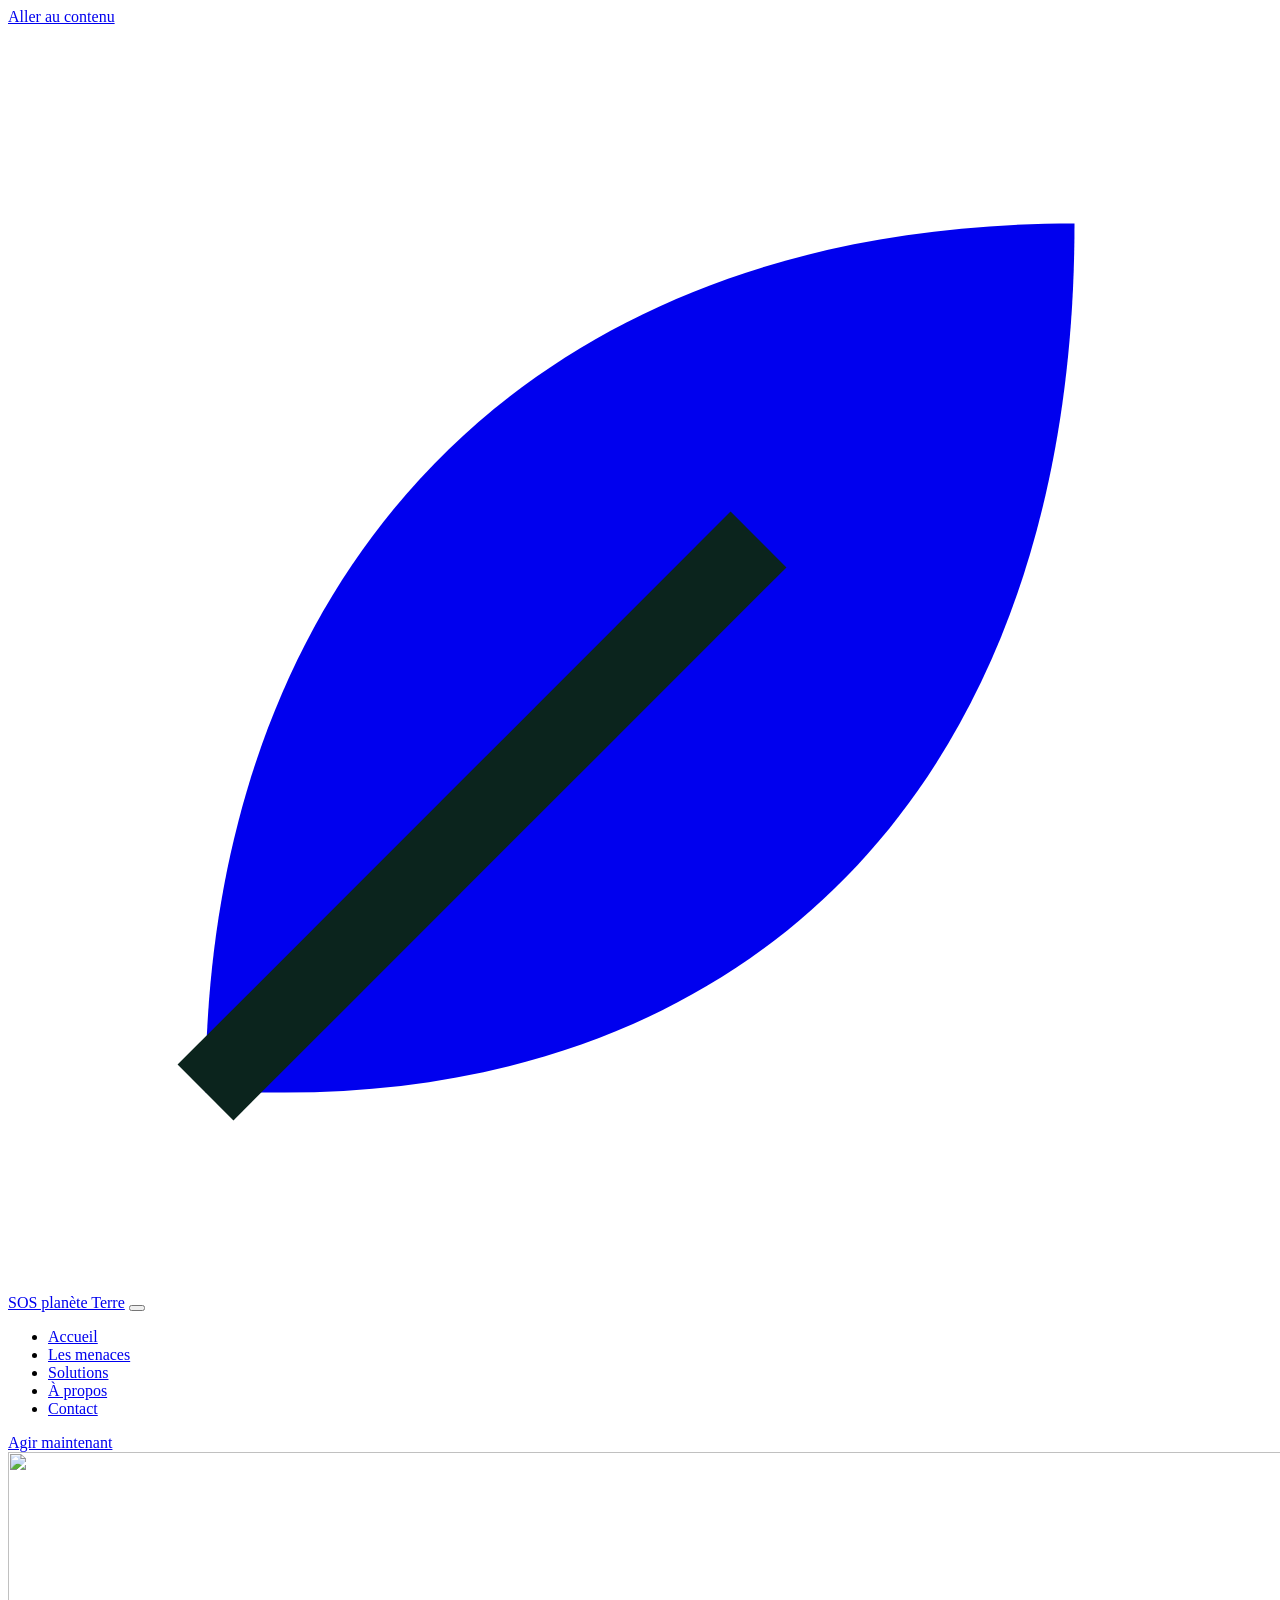
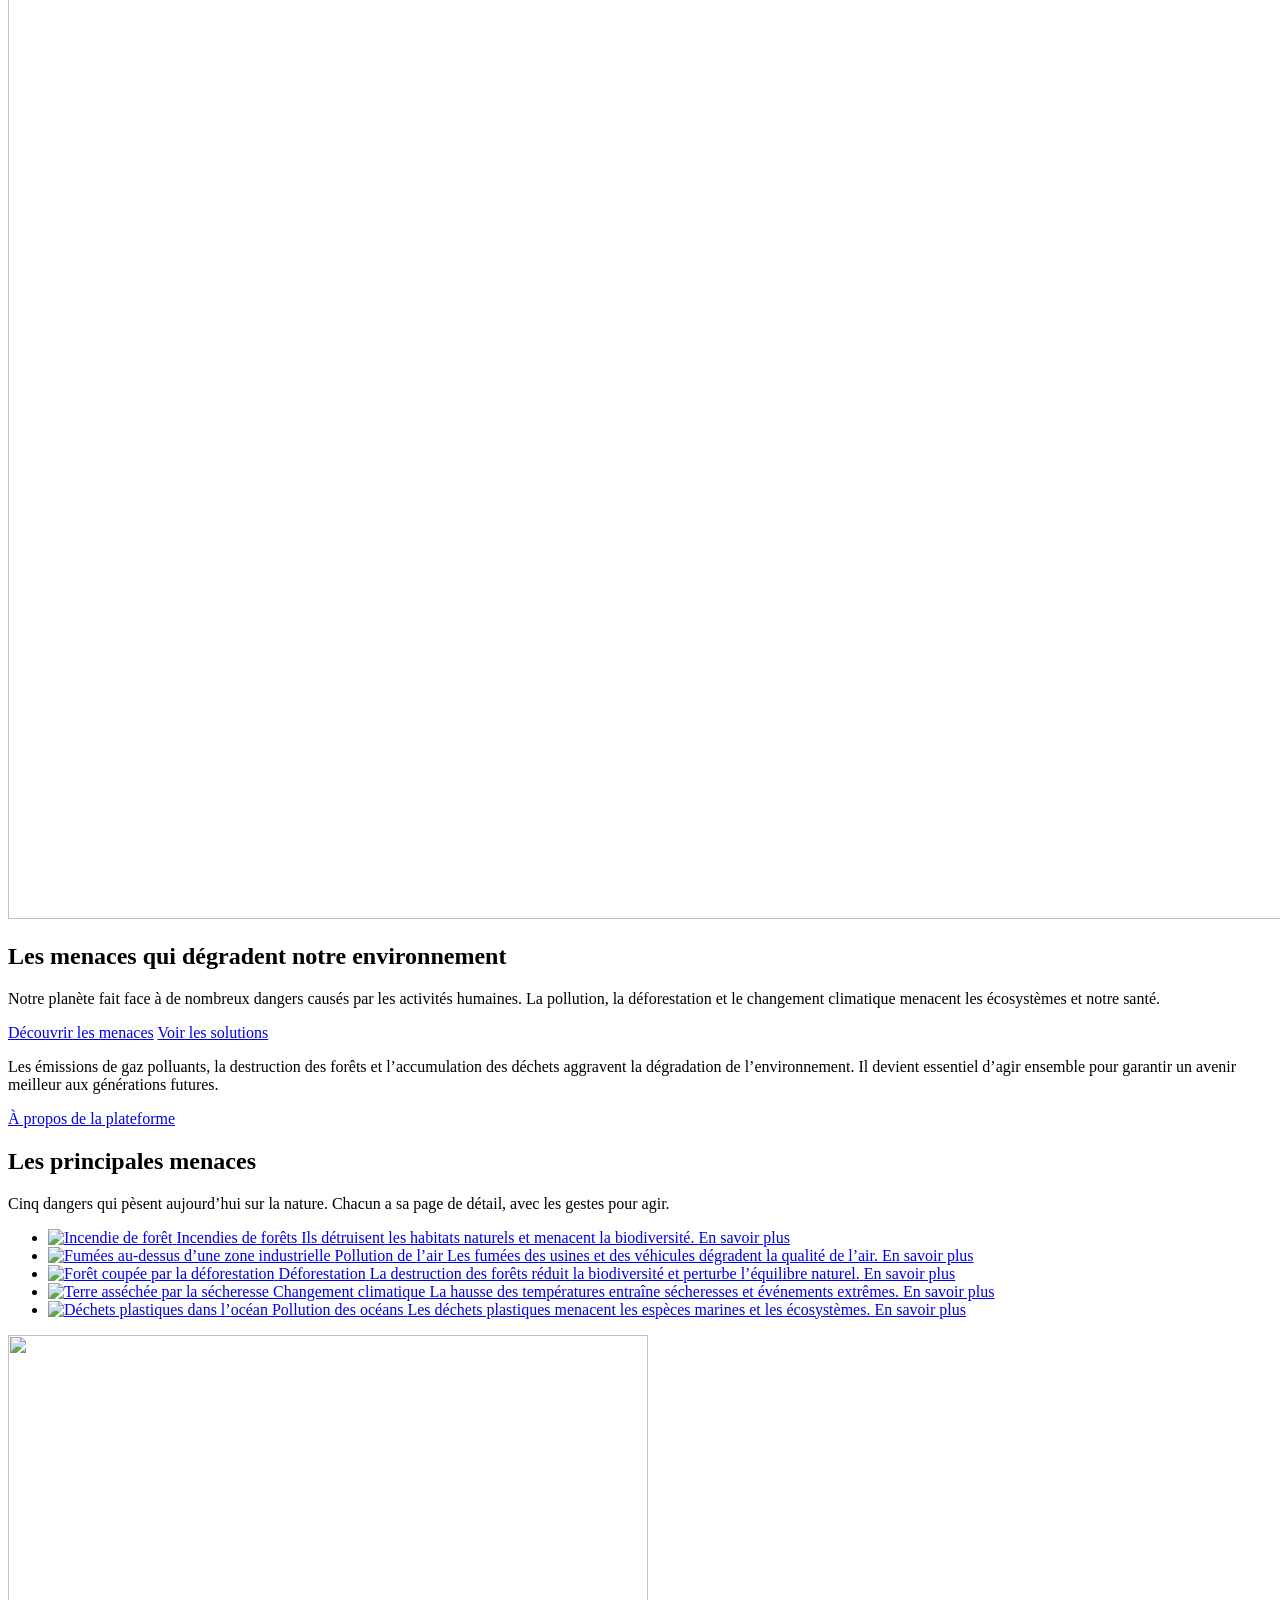
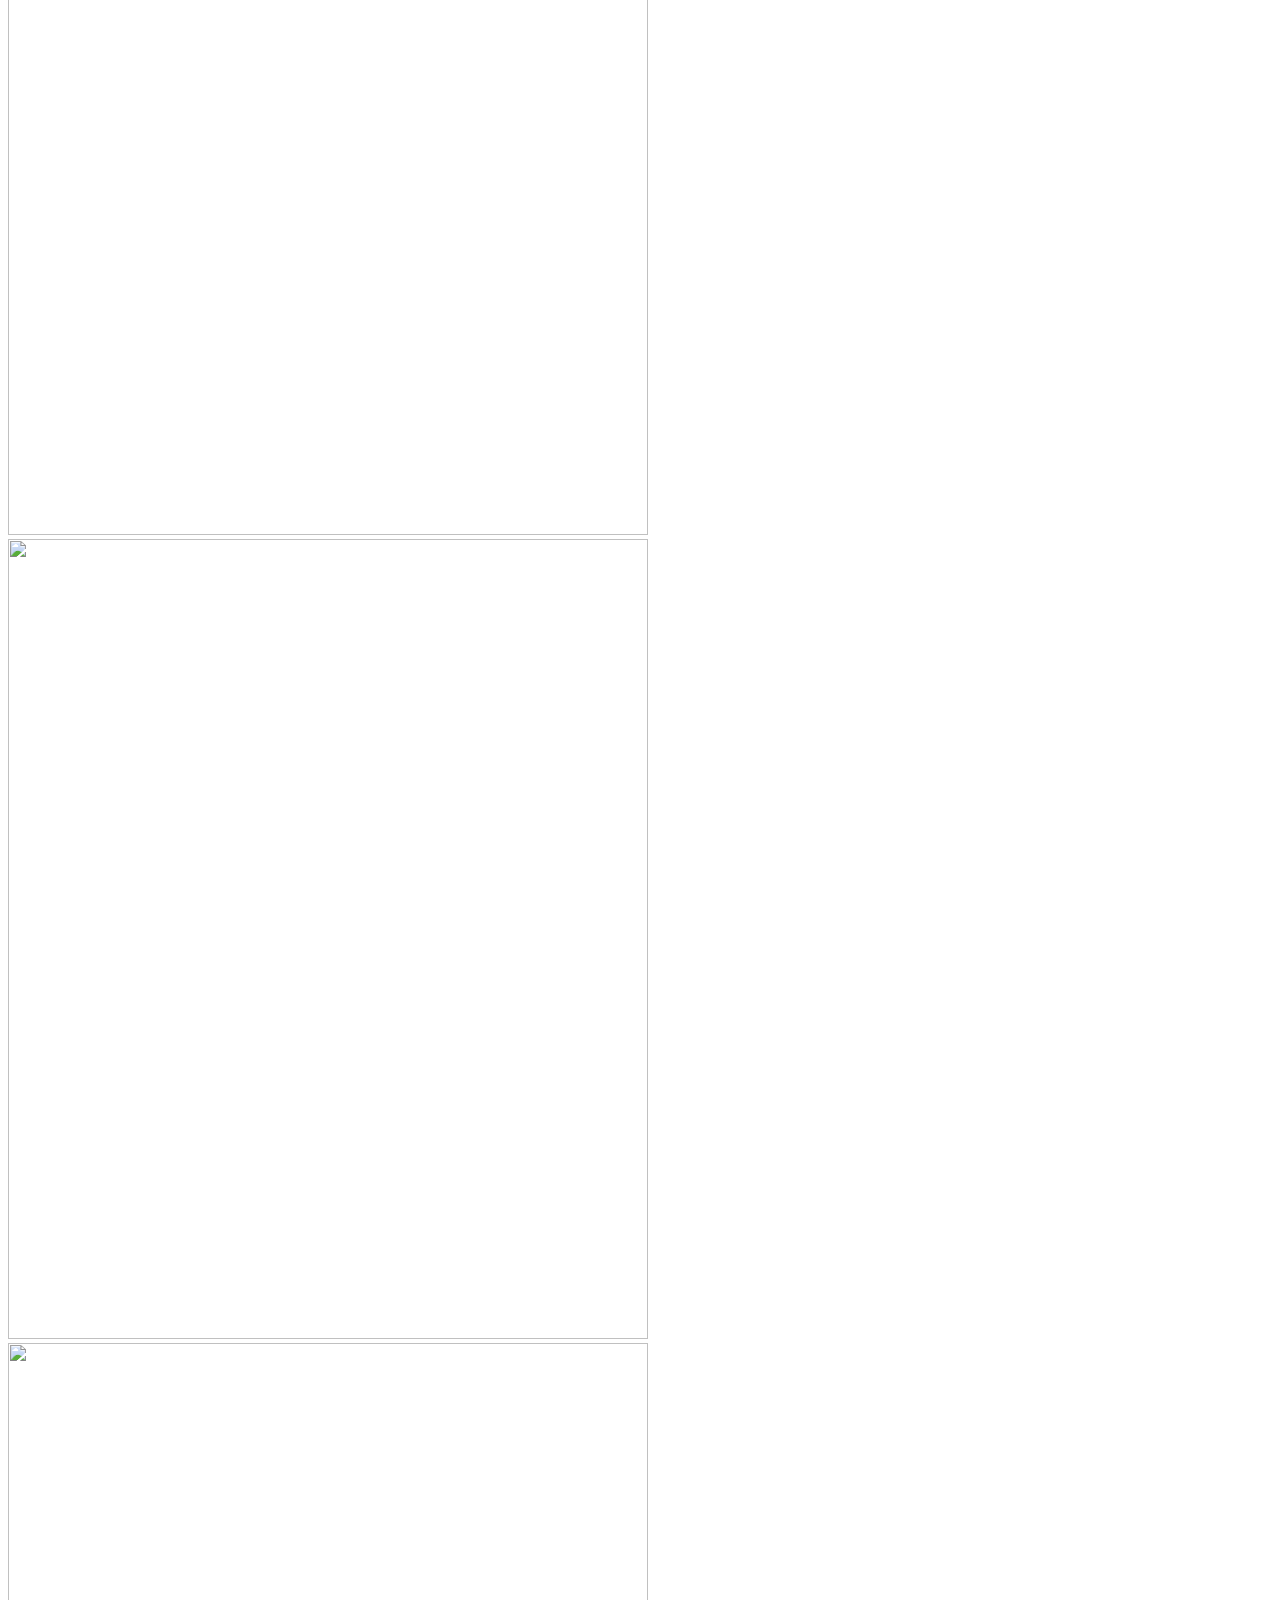
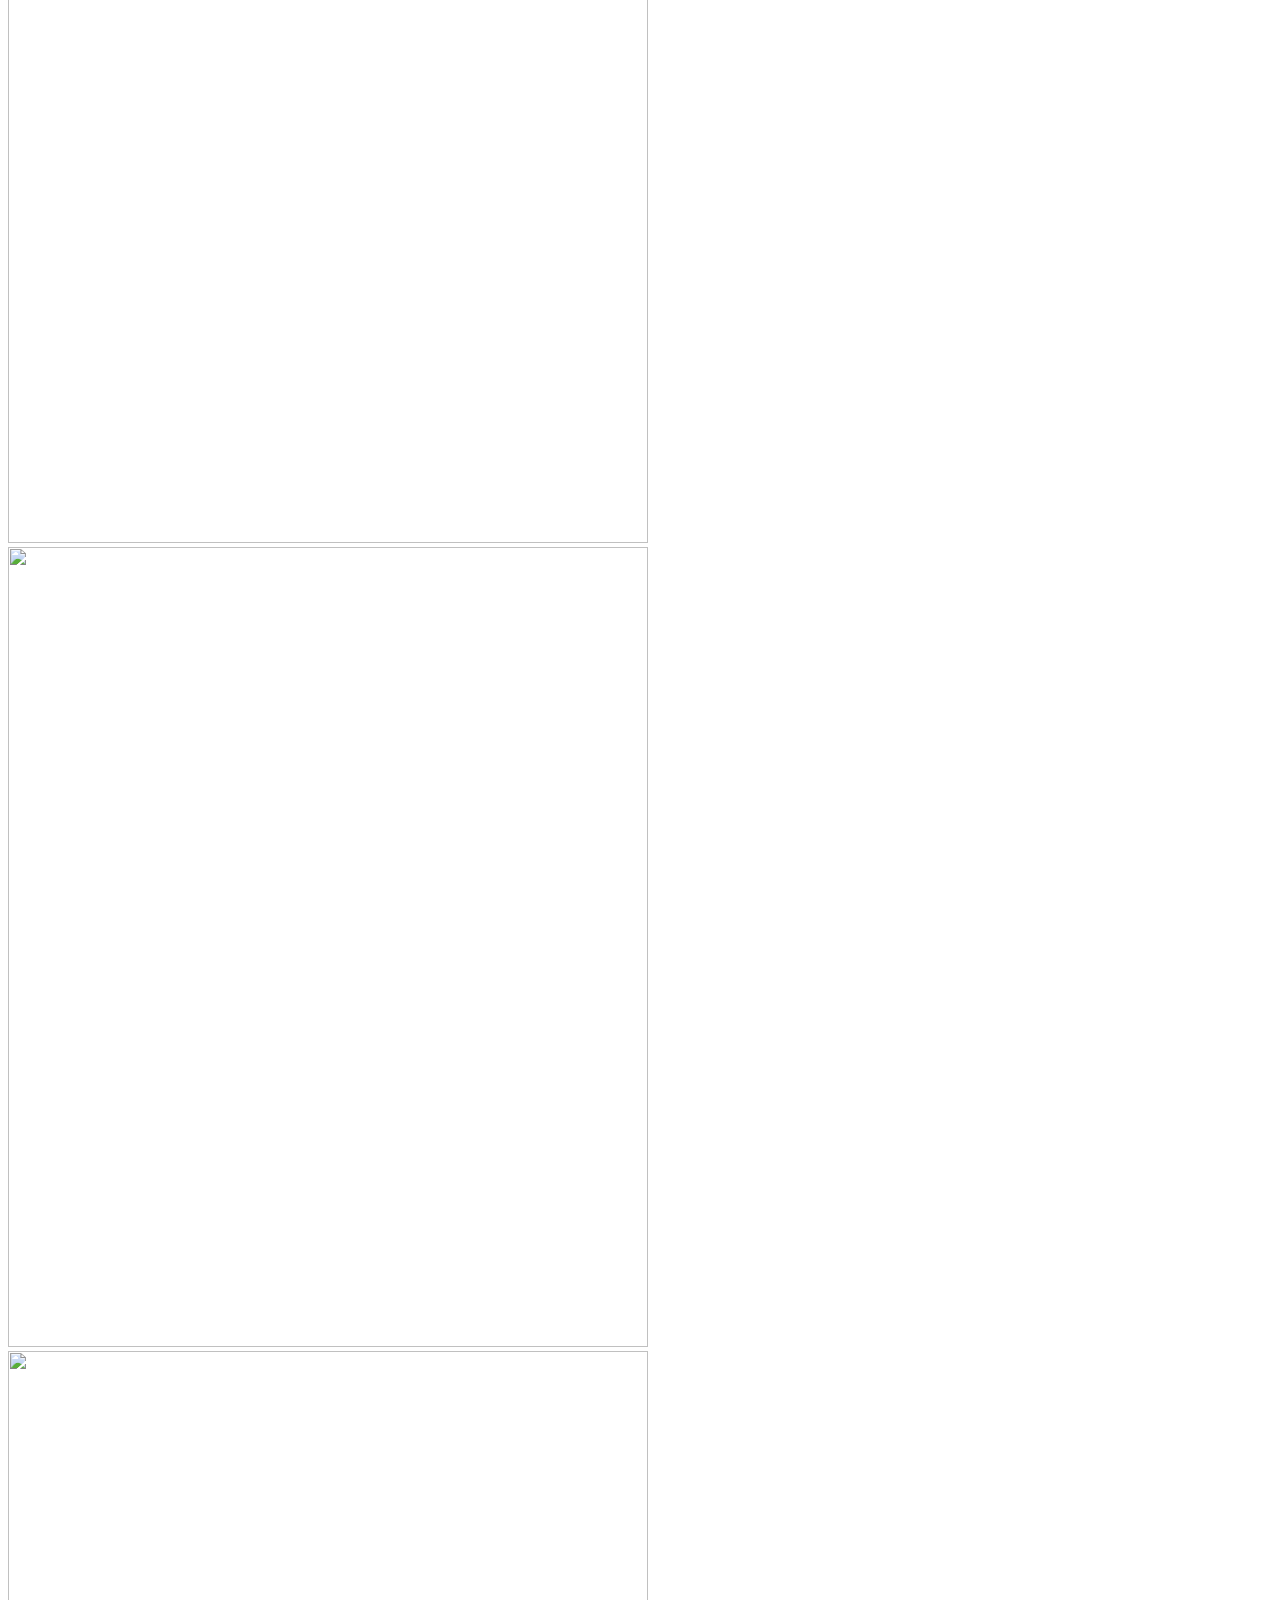
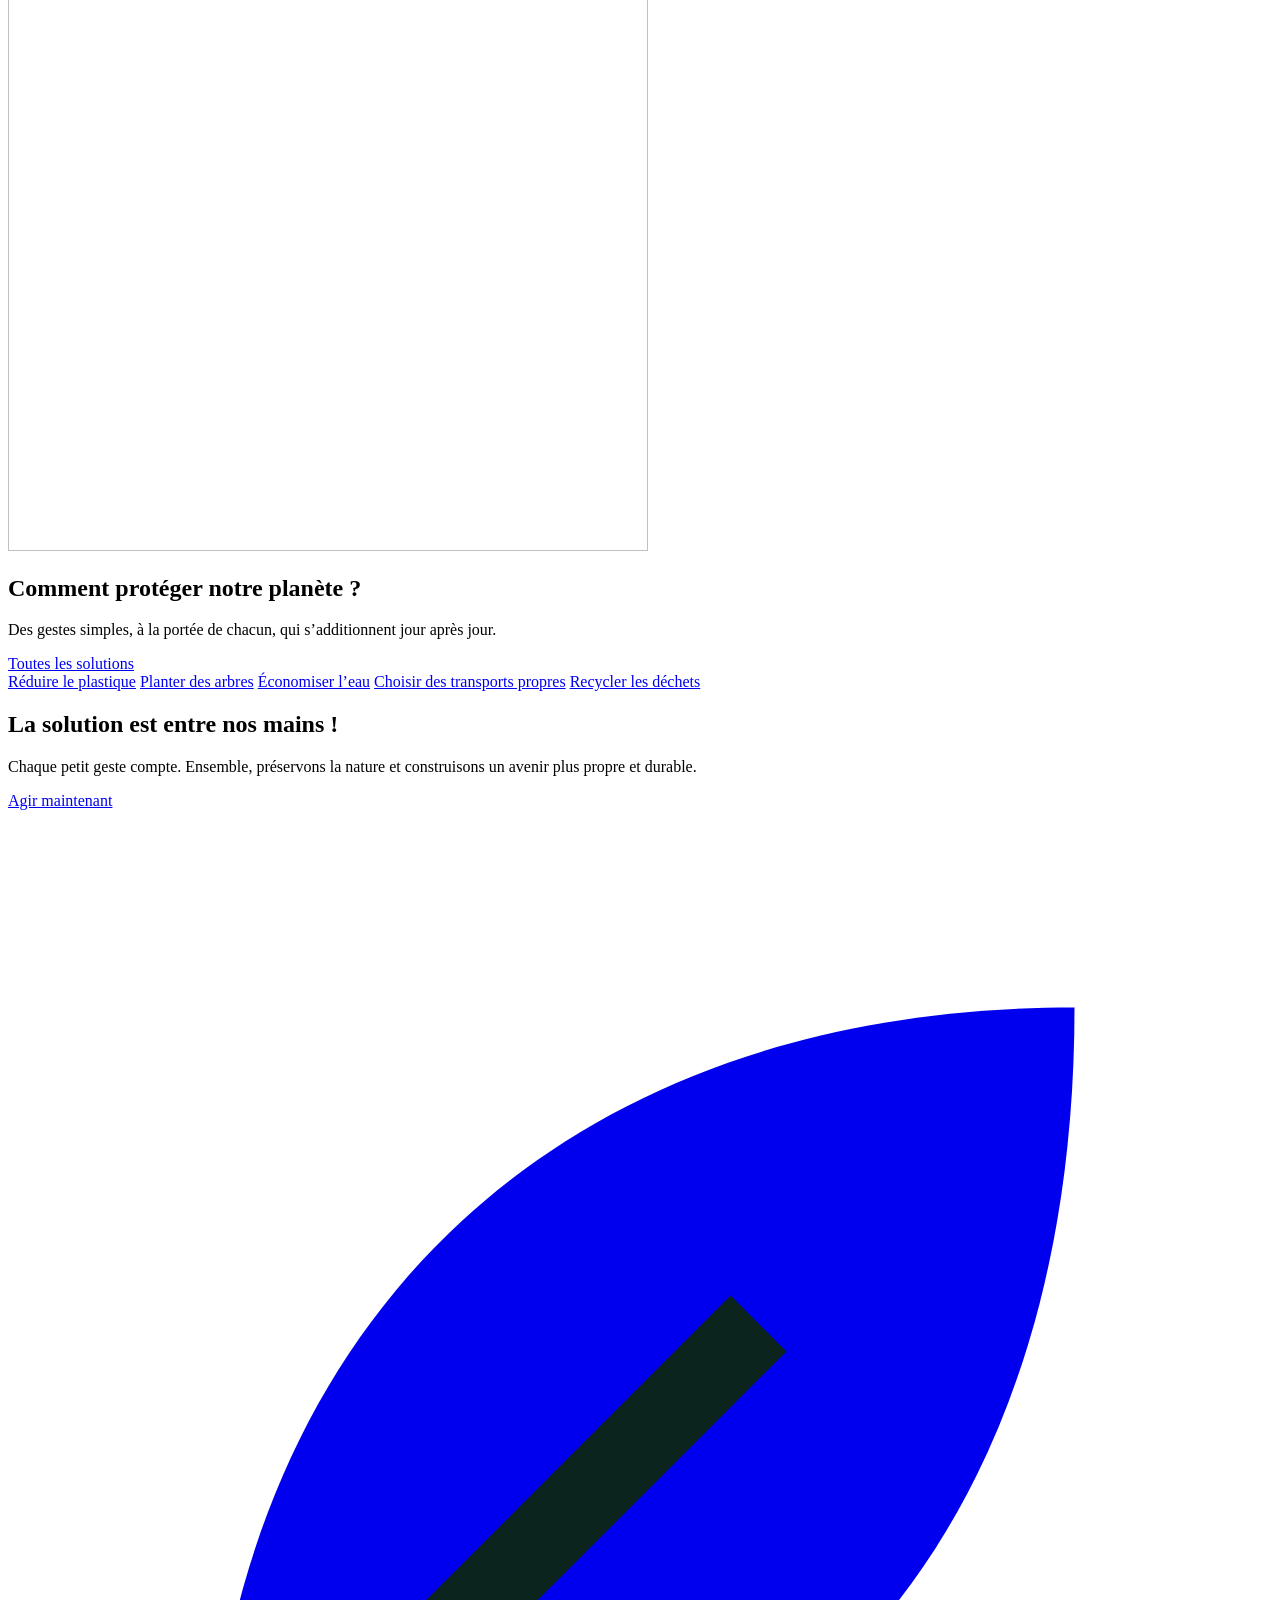
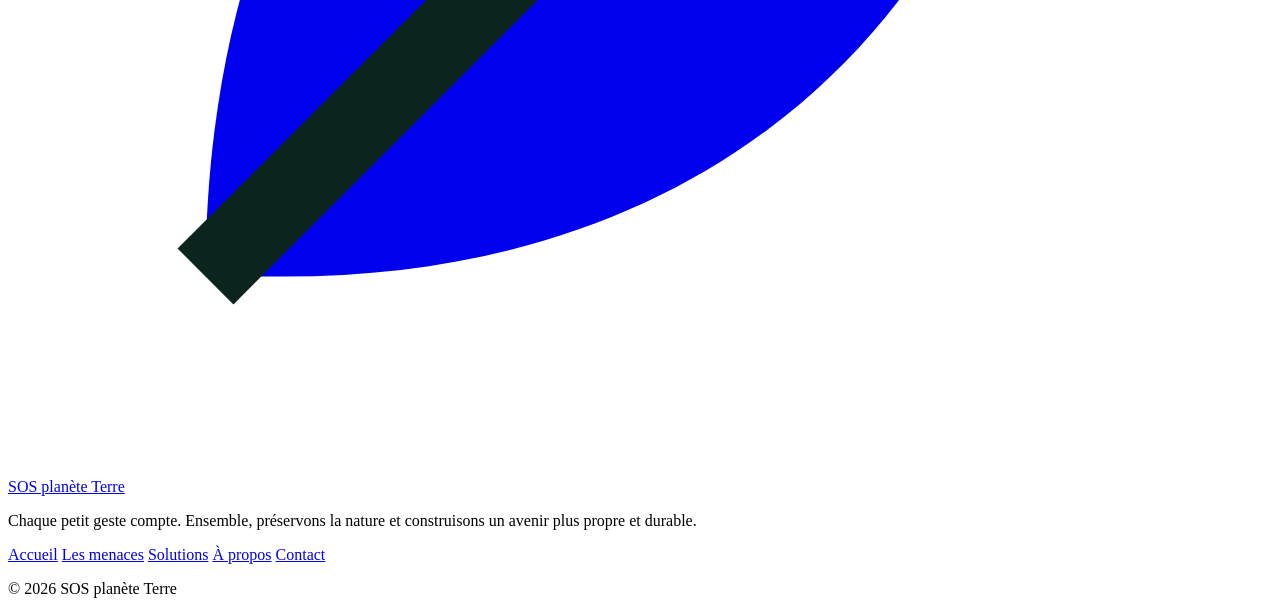
==== index.html @ a780b1ca "Add files via upload" ====
<!DOCTYPE html>
<html lang="fr">
<head>
  <meta charset="UTF-8">
  <meta name="viewport" content="width=device-width, initial-scale=1">
  <title>SOS planète Terre | Les menaces qui dégradent notre environnement</title>
  <meta name="description" content="Pollution, déforestation, changement climatique : comprenez les menaces qui pèsent sur notre planète et découvrez les gestes pour la protéger.">
  <meta name="theme-color" content="#0b241d">
  <meta property="og:type" content="website">
  <meta property="og:title" content="SOS planète Terre | Les menaces qui dégradent notre environnement">
  <meta property="og:description" content="Pollution, déforestation, changement climatique : comprenez les menaces qui pèsent sur notre planète et découvrez les gestes pour la protéger.">
  <meta property="og:locale" content="fr_FR">
  <link rel="icon" href="data:image/svg+xml,%3Csvg xmlns='http://www.w3.org/2000/svg' viewBox='0 0 32 32'%3E%3Cpath d='M5 27C5 14 13 5 27 5c0 14-8 22-20 22Z' fill='%235f7f52'/%3E%3C/svg%3E">
  <link rel="preconnect" href="https://fonts.googleapis.com">
  <link rel="preconnect" href="https://fonts.gstatic.com" crossorigin>
  <link rel="stylesheet" href="https://fonts.googleapis.com/css2?family=Fraunces:opsz,wght@9..144,300..600&amp;family=Hanken+Grotesk:wght@400;500;600&amp;display=swap">
  <link rel="stylesheet" href="css/style.css">
  <script>document.documentElement.classList.add("js");</script>
</head>
<body>
  <a class="skip-link" href="#contenu">Aller au contenu</a>
  <div class="progress" aria-hidden="true"></div>

  <header class="site-header">
    <div class="site-header__bar">
      <a class="brand" href="index.html" aria-label="SOS planète Terre, accueil"><svg viewBox="0 0 32 32" aria-hidden="true" focusable="false"><path d="M5 27C5 14 13 5 27 5c0 14-8 22-20 22Z" fill="currentColor"/><path d="M5 27 19 13" stroke="#0b241d" stroke-width="2" fill="none"/></svg><span>SOS planète Terre</span></a>
      <button class="menu-toggle" type="button" aria-expanded="false" aria-controls="site-nav" aria-label="Ouvrir le menu"><span></span><span></span><span></span></button>
      <nav class="nav" id="site-nav" aria-label="Navigation principale">
        <ul class="nav__list">
          <li><a class="nav__link" href="index.html" aria-current="page">Accueil</a></li>
          <li><a class="nav__link" href="menaces.html">Les menaces</a></li>
          <li><a class="nav__link" href="solutions.html">Solutions</a></li>
          <li><a class="nav__link" href="a-propos.html">À propos</a></li>
          <li><a class="nav__link" href="contact.html">Contact</a></li>
        </ul>
        <a class="btn btn--primary btn--small" href="contact.html">Agir maintenant</a>
      </nav>
    </div>
  </header>

  <main id="contenu">
    <section class="hero">
      <div class="hero__media">
        <img src="https://images.unsplash.com/photo-1470252649378-9c29740c9fa8?auto=format&fit=crop&q=75&w=1600" srcset="https://images.unsplash.com/photo-1470252649378-9c29740c9fa8?auto=format&fit=crop&q=75&w=900 900w, https://images.unsplash.com/photo-1470252649378-9c29740c9fa8?auto=format&fit=crop&q=75&w=1600 1600w, https://images.unsplash.com/photo-1470252649378-9c29740c9fa8?auto=format&fit=crop&q=75&w=2400 2400w" sizes="100vw" alt="" width="1600" height="1067" fetchpriority="high">
      </div>
      <div class="hero__inner">
        <h1 aria-label="Les menaces qui dégradent notre environnement">
        <span class="line"><span style="--i:0">Les menaces qui</span></span>
        <span class="line"><span style="--i:1">dégradent notre</span></span>
        <span class="line"><span style="--i:2">environnement</span></span>
        </h1>
        <p class="hero__lede">Notre planète fait face à de nombreux dangers causés par les activités humaines. La pollution, la déforestation et le changement climatique menacent les écosystèmes et notre santé.</p>
        <div class="hero__actions">
          <a class="btn btn--primary" href="menaces.html">Découvrir les menaces</a>
          <a class="btn btn--ghost" href="solutions.html">Voir les solutions</a>
        </div>
      </div>
    </section>

    <section class="section section--light statement">
      <div class="wrap">
        <p>Les émissions de gaz polluants, la destruction des forêts et l’accumulation des déchets aggravent la dégradation de l’environnement. Il devient essentiel d’agir ensemble pour garantir un avenir meilleur aux générations futures.</p>
        <a class="btn btn--solid" href="a-propos.html">À propos de la plateforme</a>
      </div>
    </section>

    <section class="section section--paper" aria-labelledby="titre-menaces">
      <div class="wrap threats__grid">
        <div>
          <div class="threats__head">
            <h2 id="titre-menaces">Les principales menaces</h2>
            <p>Cinq dangers qui pèsent aujourd’hui sur la nature. Chacun a sa page de détail, avec les gestes pour agir.</p>
          </div>
          <ul class="threat-list">
          <li>
            <a class="threat" href="menaces.html#incendies">
              <img class="threat__thumb" src="image1.jpeg" alt="Incendie de forêt" width="96" height="96" loading="lazy">
              <span class="threat__title">Incendies de forêts</span>
              <span class="threat__text">Ils détruisent les habitats naturels et menacent la biodiversité.</span>
              <span class="threat__more">En savoir plus</span>
            </a>
          </li>
          <li>
            <a class="threat" href="menaces.html#pollution-air">
              <img class="threat__thumb" src="image2.jpeg" alt="Fumées au-dessus d’une zone industrielle" width="96" height="96" loading="lazy">
              <span class="threat__title">Pollution de l’air</span>
              <span class="threat__text">Les fumées des usines et des véhicules dégradent la qualité de l’air.</span>
              <span class="threat__more">En savoir plus</span>
            </a>
          </li>
          <li>
            <a class="threat" href="menaces.html#deforestation">
              <img class="threat__thumb" src="image3.jpeg" alt="Forêt coupée par la déforestation" width="96" height="96" loading="lazy">
              <span class="threat__title">Déforestation</span>
              <span class="threat__text">La destruction des forêts réduit la biodiversité et perturbe l’équilibre naturel.</span>
              <span class="threat__more">En savoir plus</span>
            </a>
          </li>
          <li>
            <a class="threat" href="menaces.html#climat">
              <img class="threat__thumb" src="image4.webp" alt="Terre asséchée par la sécheresse" width="96" height="96" loading="lazy">
              <span class="threat__title">Changement climatique</span>
              <span class="threat__text">La hausse des températures entraîne sécheresses et événements extrêmes.</span>
              <span class="threat__more">En savoir plus</span>
            </a>
          </li>
          <li>
            <a class="threat" href="menaces.html#oceans">
              <img class="threat__thumb" src="image5.jpeg" alt="Déchets plastiques dans l’océan" width="96" height="96" loading="lazy">
              <span class="threat__title">Pollution des océans</span>
              <span class="threat__text">Les déchets plastiques menacent les espèces marines et les écosystèmes.</span>
              <span class="threat__more">En savoir plus</span>
            </a>
          </li>
          </ul>
        </div>
        <div class="threat-preview" aria-hidden="true">
          <img src="image1.jpeg" alt="" width="640" height="800" loading="lazy">
          <img src="image2.jpeg" alt="" width="640" height="800" loading="lazy">
          <img src="image3.jpeg" alt="" width="640" height="800" loading="lazy">
          <img src="image4.webp" alt="" width="640" height="800" loading="lazy">
          <img src="image5.jpeg" alt="" width="640" height="800" loading="lazy">
        </div>
      </div>
    </section>

    <section class="section section--dark" aria-labelledby="titre-proteger">
      <div class="wrap split">
        <div>
          <h2 id="titre-proteger">Comment protéger notre planète ?</h2>
          <p class="lead">Des gestes simples, à la portée de chacun, qui s’additionnent jour après jour.</p>
          <a class="btn btn--ghost" href="solutions.html">Toutes les solutions</a>
        </div>
        <div class="gestures">
          <a href="solutions.html#dechets">Réduire le plastique</a>
          <a href="solutions.html#forets">Planter des arbres</a>
          <a href="solutions.html#gestes">Économiser l’eau</a>
          <a href="solutions.html#air">Choisir des transports propres</a>
          <a href="solutions.html#dechets">Recycler les déchets</a>
        </div>
      </div>
    </section>

    <section class="section section--pine cta">
      <div class="wrap">
        <h2>La solution est entre nos mains !</h2>
        <p>Chaque petit geste compte. Ensemble, préservons la nature et construisons un avenir plus propre et durable.</p>
        <a class="btn btn--primary" href="contact.html">Agir maintenant</a>
      </div>
    </section>
  </main>

  <footer class="site-footer">
    <div class="wrap">
      <div class="site-footer__top">
        <div class="site-footer__brand">
          <a class="brand" href="index.html"><svg viewBox="0 0 32 32" aria-hidden="true" focusable="false"><path d="M5 27C5 14 13 5 27 5c0 14-8 22-20 22Z" fill="currentColor"/><path d="M5 27 19 13" stroke="#0b241d" stroke-width="2" fill="none"/></svg><span>SOS planète Terre</span></a>
          <p>Chaque petit geste compte. Ensemble, préservons la nature et construisons un avenir plus propre et durable.</p>
        </div>
        <nav class="site-footer__nav" aria-label="Pied de page">
        <a href="index.html">Accueil</a>
        <a href="menaces.html">Les menaces</a>
        <a href="solutions.html">Solutions</a>
        <a href="a-propos.html">À propos</a>
        <a href="contact.html">Contact</a>
        </nav>
      </div>
      <p class="site-footer__legal">© 2026 SOS planète Terre</p>
    </div>
  </footer>

  <script src="js/main.js" defer></script>
</body>
</html>
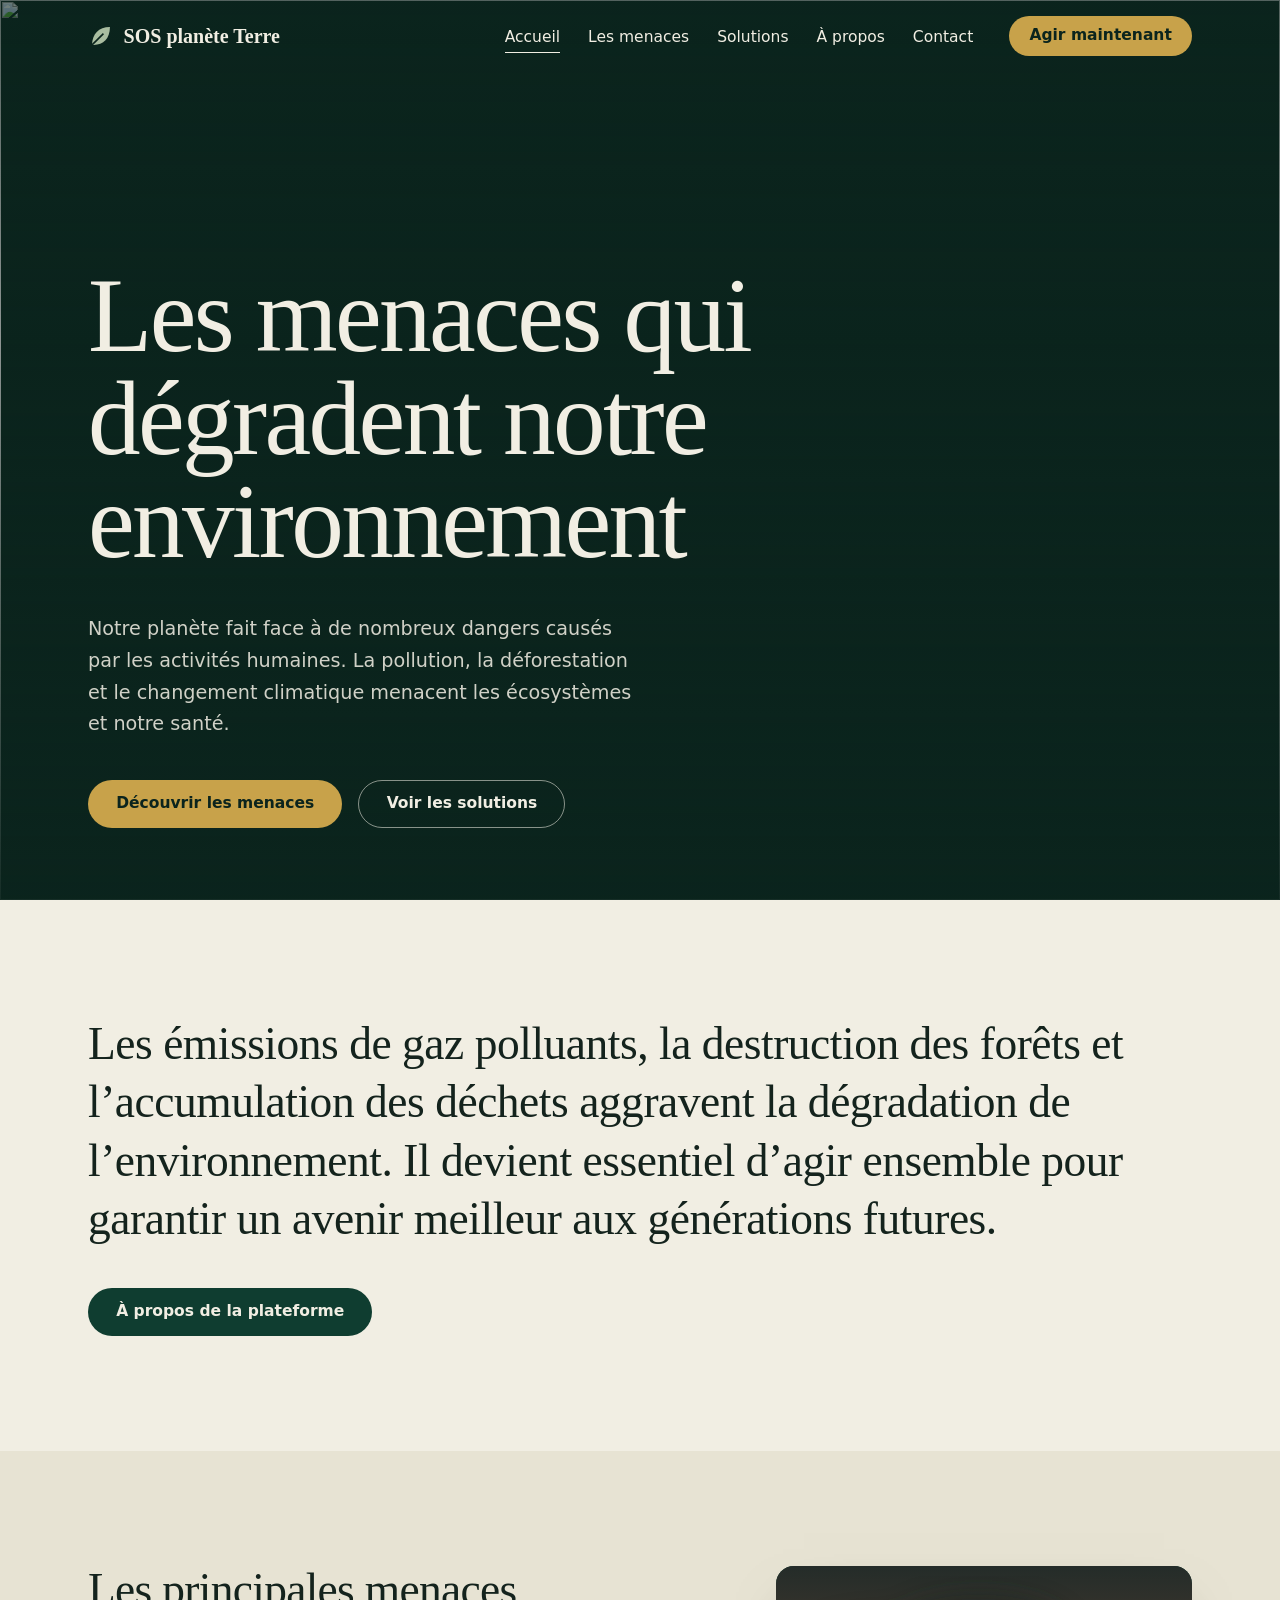
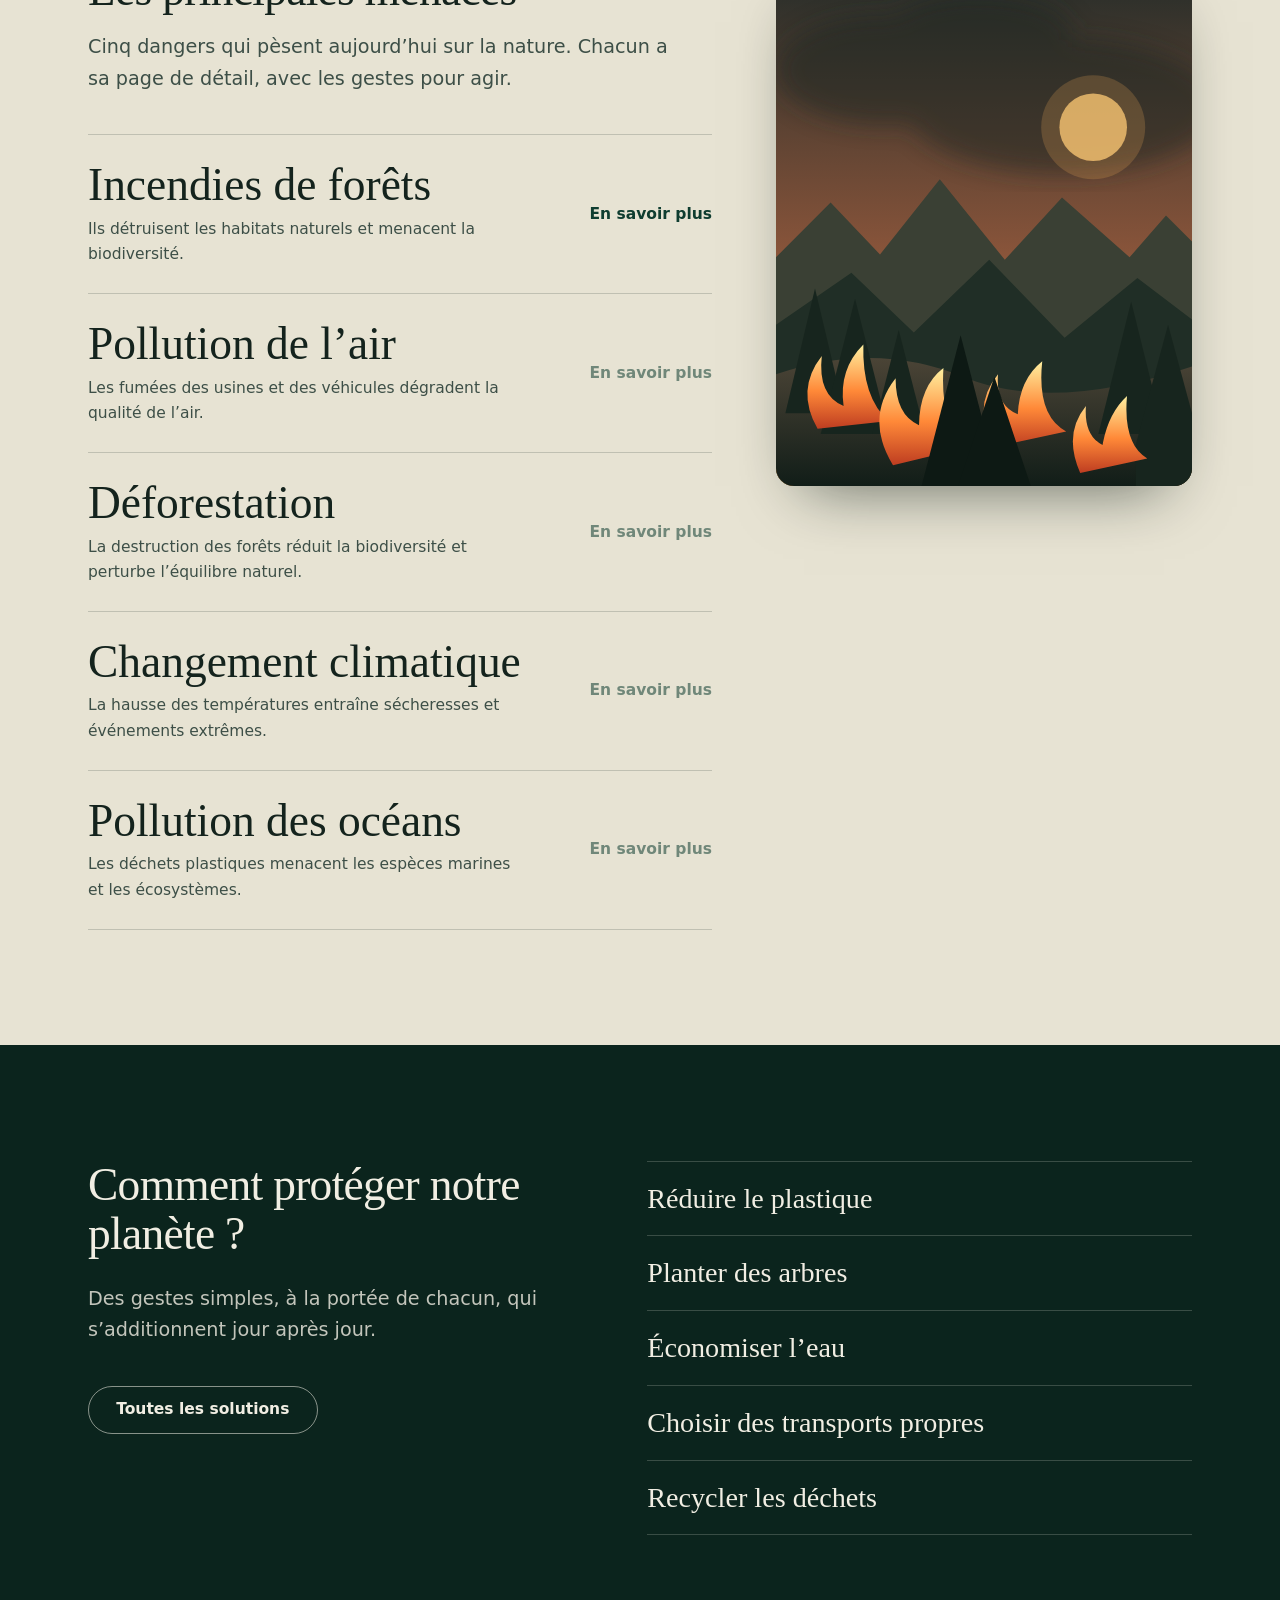
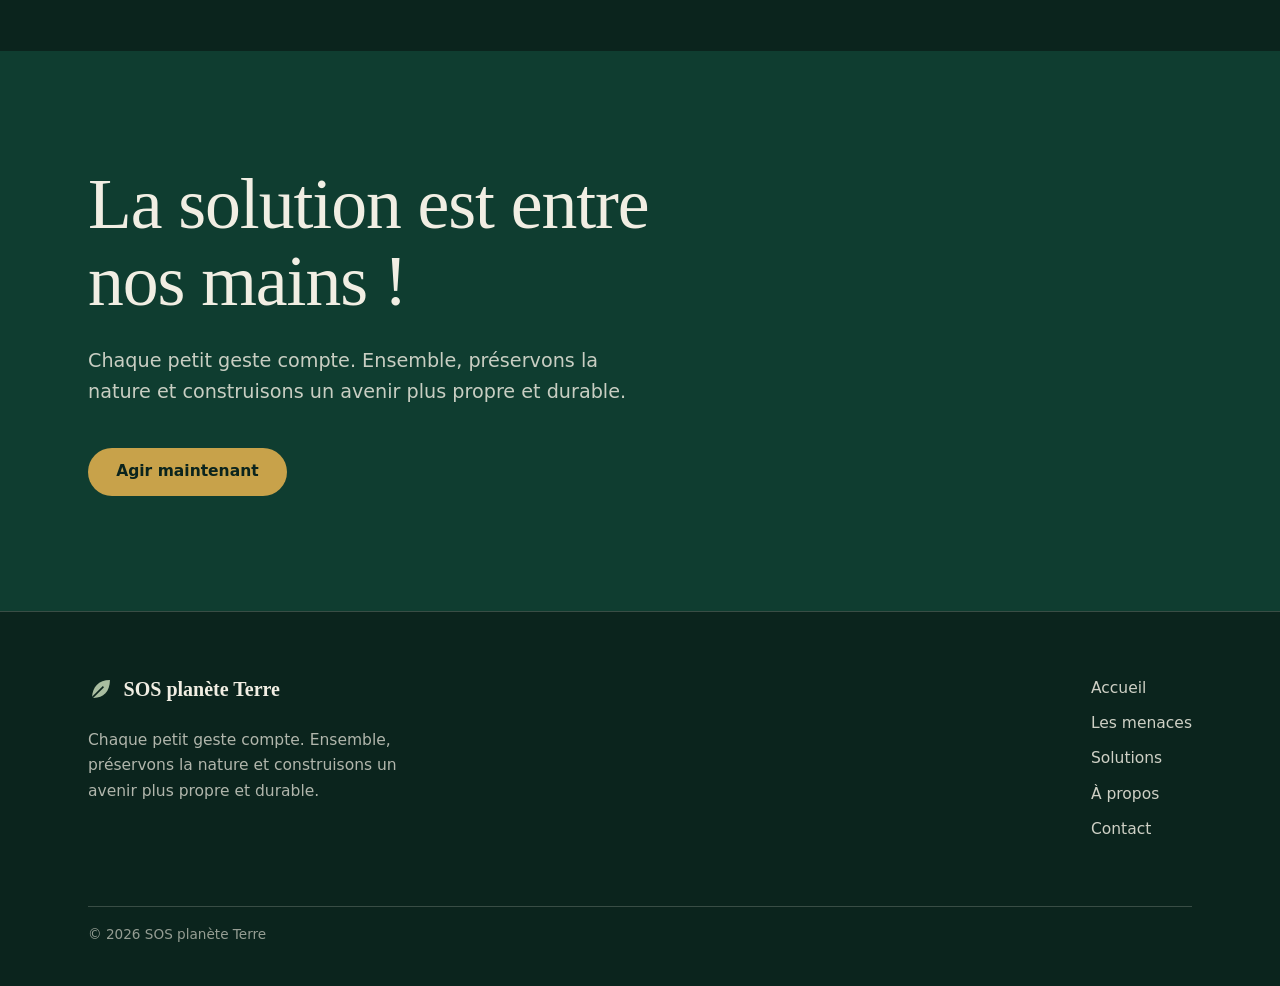
==== commit 6c7ef2f9: "Fix local image paths on homepage" ====
--- a/index.html
+++ b/index.html
@@ -74,7 +74,7 @@
           <ul class="threat-list">
           <li>
             <a class="threat" href="menaces.html#incendies">
-              <img class="threat__thumb" src="image1.jpeg" alt="Incendie de forêt" width="96" height="96" loading="lazy">
+              <img class="threat__thumb" src="photos/incendies.svg" alt="Incendie de forêt" width="96" height="96" loading="lazy">
               <span class="threat__title">Incendies de forêts</span>
               <span class="threat__text">Ils détruisent les habitats naturels et menacent la biodiversité.</span>
               <span class="threat__more">En savoir plus</span>
@@ -82,7 +82,7 @@
           </li>
           <li>
             <a class="threat" href="menaces.html#pollution-air">
-              <img class="threat__thumb" src="image2.jpeg" alt="Fumées au-dessus d’une zone industrielle" width="96" height="96" loading="lazy">
+              <img class="threat__thumb" src="photos/pollution-air.svg" alt="Fumées au-dessus d’une zone industrielle" width="96" height="96" loading="lazy">
               <span class="threat__title">Pollution de l’air</span>
               <span class="threat__text">Les fumées des usines et des véhicules dégradent la qualité de l’air.</span>
               <span class="threat__more">En savoir plus</span>
@@ -90,7 +90,7 @@
           </li>
           <li>
             <a class="threat" href="menaces.html#deforestation">
-              <img class="threat__thumb" src="image3.jpeg" alt="Forêt coupée par la déforestation" width="96" height="96" loading="lazy">
+              <img class="threat__thumb" src="photos/deforestation.svg" alt="Forêt coupée par la déforestation" width="96" height="96" loading="lazy">
               <span class="threat__title">Déforestation</span>
               <span class="threat__text">La destruction des forêts réduit la biodiversité et perturbe l’équilibre naturel.</span>
               <span class="threat__more">En savoir plus</span>
@@ -98,7 +98,7 @@
           </li>
           <li>
             <a class="threat" href="menaces.html#climat">
-              <img class="threat__thumb" src="image4.webp" alt="Terre asséchée par la sécheresse" width="96" height="96" loading="lazy">
+              <img class="threat__thumb" src="photos/secheresse.svg" alt="Terre asséchée par la sécheresse" width="96" height="96" loading="lazy">
               <span class="threat__title">Changement climatique</span>
               <span class="threat__text">La hausse des températures entraîne sécheresses et événements extrêmes.</span>
               <span class="threat__more">En savoir plus</span>
@@ -106,7 +106,7 @@
           </li>
           <li>
             <a class="threat" href="menaces.html#oceans">
-              <img class="threat__thumb" src="image5.jpeg" alt="Déchets plastiques dans l’océan" width="96" height="96" loading="lazy">
+              <img class="threat__thumb" src="photos/pollution-ocean.svg" alt="Déchets plastiques dans l’océan" width="96" height="96" loading="lazy">
               <span class="threat__title">Pollution des océans</span>
               <span class="threat__text">Les déchets plastiques menacent les espèces marines et les écosystèmes.</span>
               <span class="threat__more">En savoir plus</span>
@@ -115,11 +115,11 @@
           </ul>
         </div>
         <div class="threat-preview" aria-hidden="true">
-          <img src="image1.jpeg" alt="" width="640" height="800" loading="lazy">
-          <img src="image2.jpeg" alt="" width="640" height="800" loading="lazy">
-          <img src="image3.jpeg" alt="" width="640" height="800" loading="lazy">
-          <img src="image4.webp" alt="" width="640" height="800" loading="lazy">
-          <img src="image5.jpeg" alt="" width="640" height="800" loading="lazy">
+          <img src="photos/incendies.svg" alt="" width="640" height="800" loading="lazy">
+          <img src="photos/pollution-air.svg" alt="" width="640" height="800" loading="lazy">
+          <img src="photos/deforestation.svg" alt="" width="640" height="800" loading="lazy">
+          <img src="photos/secheresse.svg" alt="" width="640" height="800" loading="lazy">
+          <img src="photos/pollution-ocean.svg" alt="" width="640" height="800" loading="lazy">
         </div>
       </div>
     </section>
--- a/css/style.css
+++ b/css/style.css
@@ -0,0 +1,631 @@
+/* ==========================================================================
+   SOS planète Terre — feuille de style unique
+   1. Tokens   2. Base   3. Navigation   4. Boutons   5. Hero
+   6. Sections   7. Menaces   8. Solutions   9. Formulaire   10. Pied de page
+   11. Mouvement
+   ========================================================================== */
+
+/* 1. Tokens ---------------------------------------------------------------- */
+:root {
+  --forest: #0b241d;
+  --pine: #0f3d30;
+  --moss: #5f7f52;
+  --sage: #a9bda0;
+  --ivory: #f1eee3;
+  --paper: #e7e3d3;
+  --bark: #4a3b2c;
+  --ink: #14231d;
+  --ink-soft: #3d4f47;
+  --amber: #c8a24a;
+  --error: #f2b8a2;
+
+  --font-display: "Fraunces", "Iowan Old Style", "Palatino Linotype", Georgia, serif;
+  --font-body: "Hanken Grotesk", "Segoe UI", system-ui, -apple-system, sans-serif;
+
+  --step--1: clamp(0.88rem, 0.85rem + 0.15vw, 0.97rem);
+  --step-0: clamp(1.05rem, 1rem + 0.25vw, 1.2rem);
+  --step-1: clamp(1.35rem, 1.2rem + 0.7vw, 1.8rem);
+  --step-2: clamp(1.8rem, 1.4rem + 1.8vw, 2.9rem);
+  --step-3: clamp(2.4rem, 1.6rem + 3.6vw, 4.6rem);
+  --step-4: clamp(2.7rem, 1.3rem + 6.6vw, 7rem);
+
+  --space-1: 0.5rem;
+  --space-2: 1rem;
+  --space-3: 1.5rem;
+  --space-4: 2.5rem;
+  --space-5: 4rem;
+  --space-6: clamp(4.5rem, 9vw, 8rem);
+
+  --radius-s: 6px;
+  --radius-m: 18px;
+  --radius-pill: 999px;
+  --shadow-lift: 0 28px 60px -28px rgba(5, 20, 15, 0.6);
+  --line: 1px solid rgba(20, 35, 29, 0.18);
+  --line-light: 1px solid rgba(241, 238, 227, 0.2);
+
+  --ease: cubic-bezier(0.22, 0.8, 0.2, 1);
+  --wrap: 1200px;
+  --gutter: clamp(1.25rem, 5vw, 3rem);
+}
+
+/* 2. Base ------------------------------------------------------------------ */
+*,
+*::before,
+*::after { box-sizing: border-box; }
+
+html {
+  scroll-behavior: smooth;
+  scroll-padding-top: 5.5rem;
+  -webkit-text-size-adjust: 100%;
+}
+
+body {
+  margin: 0;
+  background: var(--forest);
+  color: var(--ink);
+  font: 400 var(--step-0) / 1.65 var(--font-body);
+  text-rendering: optimizeLegibility;
+}
+body.menu-open { overflow: hidden; }
+
+img { display: block; max-width: 100%; height: auto; }
+h1, h2, h3, p, ul { margin: 0; }
+ul { padding: 0; list-style: none; }
+a { color: inherit; }
+
+h1, h2 {
+  font-family: var(--font-display);
+  font-weight: 400;
+  letter-spacing: -0.015em;
+  line-height: 1.08;
+}
+h2 { font-size: var(--step-2); }
+h3 { font: 600 var(--step-0) / 1.3 var(--font-body); }
+
+:focus-visible { outline: 3px solid var(--amber); outline-offset: 3px; }
+.section--light :focus-visible,
+.section--paper :focus-visible { outline-color: var(--pine); }
+
+.wrap {
+  width: 100%;
+  max-width: var(--wrap);
+  margin-inline: auto;
+  padding-inline: var(--gutter);
+}
+
+.skip-link {
+  position: fixed;
+  top: 0.75rem;
+  left: 0.75rem;
+  z-index: 100;
+  padding: 0.7rem 1rem;
+  background: var(--amber);
+  color: var(--forest);
+  font-weight: 600;
+  border-radius: var(--radius-s);
+  transform: translateY(-200%);
+}
+.skip-link:focus { transform: none; }
+
+.progress {
+  position: fixed;
+  inset: 0 0 auto 0;
+  z-index: 60;
+  height: 3px;
+  background: var(--amber);
+  transform: scaleX(0);
+  transform-origin: left;
+  pointer-events: none;
+}
+
+/* 3. Navigation ------------------------------------------------------------ */
+.site-header {
+  position: fixed;
+  inset: 0 0 auto 0;
+  z-index: 50;
+  color: var(--ivory);
+}
+/* Le fond vit sur un pseudo-élément : un backdrop-filter sur le header
+   casserait le positionnement du menu mobile plein écran. */
+.site-header::before {
+  content: "";
+  position: absolute;
+  inset: 0;
+  background: rgba(11, 36, 29, 0.92);
+  backdrop-filter: blur(10px);
+  box-shadow: 0 1px 0 rgba(241, 238, 227, 0.12);
+  opacity: 0;
+  transition: opacity 0.4s ease;
+}
+.site-header.is-solid::before { opacity: 1; }
+
+.site-header__bar {
+  position: relative;
+  display: flex;
+  align-items: center;
+  justify-content: space-between;
+  gap: var(--space-3);
+  max-width: var(--wrap);
+  margin-inline: auto;
+  padding: 1rem var(--gutter);
+}
+
+.brand {
+  display: inline-flex;
+  align-items: center;
+  gap: 0.6rem;
+  font: 600 1.25rem / 1 var(--font-display);
+  text-decoration: none;
+  position: relative;
+  z-index: 2;
+}
+.brand svg { width: 26px; height: 26px; color: var(--sage); }
+
+.nav { display: flex; align-items: center; gap: 2.25rem; }
+.nav__list { display: flex; gap: 1.75rem; }
+.nav__link {
+  position: relative;
+  padding: 0.4rem 0;
+  text-decoration: none;
+  font-size: var(--step--1);
+  font-weight: 500;
+}
+.nav__link::after {
+  content: "";
+  position: absolute;
+  inset: auto 0 0 0;
+  height: 1px;
+  background: currentColor;
+  transform: scaleX(0);
+  transform-origin: left;
+  transition: transform 0.35s var(--ease);
+}
+.nav__link:hover::after,
+.nav__link[aria-current="page"]::after { transform: scaleX(1); }
+
+.menu-toggle {
+  display: none;
+  position: relative;
+  z-index: 2;
+  width: 44px;
+  height: 44px;
+  padding: 0;
+  border: 0;
+  background: none;
+  color: inherit;
+  cursor: pointer;
+}
+.menu-toggle span {
+  position: absolute;
+  left: 11px;
+  right: 11px;
+  height: 2px;
+  background: currentColor;
+  transition: transform 0.35s var(--ease), opacity 0.2s;
+}
+.menu-toggle span:nth-child(1) { top: 16px; }
+.menu-toggle span:nth-child(2) { top: 21px; }
+.menu-toggle span:nth-child(3) { top: 26px; }
+.menu-toggle[aria-expanded="true"] span:nth-child(1) { transform: translateY(5px) rotate(45deg); }
+.menu-toggle[aria-expanded="true"] span:nth-child(2) { opacity: 0; }
+.menu-toggle[aria-expanded="true"] span:nth-child(3) { transform: translateY(-5px) rotate(-45deg); }
+
+@media (max-width: 860px) {
+  .menu-toggle { display: block; }
+  .nav {
+    position: fixed;
+    inset: 0;
+    z-index: 1;
+    flex-direction: column;
+    justify-content: center;
+    gap: 2.5rem;
+    background: var(--forest);
+    visibility: hidden;
+    transform: translateY(-100%);
+    transition: transform 0.5s var(--ease), visibility 0s 0.5s;
+  }
+  .nav.is-open {
+    visibility: visible;
+    transform: none;
+    transition: transform 0.5s var(--ease), visibility 0s;
+  }
+  .nav__list { flex-direction: column; align-items: center; gap: 1.25rem; }
+  .nav__link { font: 400 var(--step-2) / 1.1 var(--font-display); }
+}
+
+/* 4. Boutons --------------------------------------------------------------- */
+.btn {
+  display: inline-flex;
+  align-items: center;
+  justify-content: center;
+  gap: 0.6rem;
+  padding: 0.95rem 1.7rem;
+  border: 1px solid transparent;
+  border-radius: var(--radius-pill);
+  font: 600 var(--step--1) / 1 var(--font-body);
+  text-decoration: none;
+  cursor: pointer;
+  transition: background-color 0.3s, color 0.3s, border-color 0.3s;
+}
+.btn--primary { background: var(--amber); color: var(--forest); }
+.btn--primary:hover { background: var(--ivory); }
+.btn--ghost { border-color: rgba(241, 238, 227, 0.55); color: var(--ivory); }
+.btn--ghost:hover { background: var(--ivory); border-color: var(--ivory); color: var(--forest); }
+.btn--solid { background: var(--pine); color: var(--ivory); }
+.btn--solid:hover { background: var(--forest); }
+.btn--small { padding: 0.7rem 1.2rem; }
+
+/* 5. Hero ------------------------------------------------------------------ */
+.hero {
+  position: relative;
+  isolation: isolate;
+  display: grid;
+  align-items: end;
+  min-height: 100vh;
+  min-height: 100svh;
+  overflow: hidden;
+  background: var(--forest);
+  color: var(--ivory);
+}
+.hero--page { min-height: 64vh; min-height: 64svh; }
+
+.hero__media { position: absolute; inset: 0; z-index: -2; }
+.hero__media img {
+  width: 100%;
+  height: 100%;
+  object-fit: cover;
+  animation: settle 2.6s var(--ease) both;
+}
+.hero::after {
+  content: "";
+  position: absolute;
+  inset: 0;
+  z-index: -1;
+  background: linear-gradient(180deg, rgba(11, 36, 29, 0.6) 0%, rgba(11, 36, 29, 0.28) 38%, rgba(11, 36, 29, 0.94) 100%);
+}
+
+.hero__inner {
+  width: 100%;
+  max-width: var(--wrap);
+  margin-inline: auto;
+  padding: 9rem var(--gutter) clamp(3rem, 8vh, 5.5rem);
+}
+.hero h1 {
+  max-width: 13ch;
+  font-size: var(--step-4);
+  line-height: 0.98;
+  letter-spacing: -0.025em;
+}
+.hero--page h1 { max-width: 18ch; font-size: var(--step-3); }
+
+.hero h1 .line { display: block; overflow: hidden; padding-bottom: 0.1em; margin-bottom: -0.1em; }
+.hero h1 .line > span {
+  display: block;
+  animation: rise 1.1s var(--ease) both;
+  animation-delay: calc(0.2s + var(--i, 0) * 0.13s);
+}
+
+.hero__lede {
+  max-width: 46ch;
+  margin-top: var(--space-4);
+  color: rgba(241, 238, 227, 0.86);
+  animation: fade 1s ease 0.95s both;
+}
+.hero__actions {
+  display: flex;
+  flex-wrap: wrap;
+  gap: var(--space-2);
+  margin-top: var(--space-4);
+  animation: fade 1s ease 1.15s both;
+}
+
+/* 6. Sections -------------------------------------------------------------- */
+.section { padding-block: var(--space-6); }
+.section--light { background: var(--ivory); color: var(--ink); }
+.section--paper { background: var(--paper); color: var(--ink); }
+.section--pine { background: var(--pine); color: var(--ivory); }
+.section--dark { background: var(--forest); color: var(--ivory); }
+
+.statement p {
+  max-width: 30em;
+  font: 300 var(--step-2) / 1.28 var(--font-display);
+  letter-spacing: -0.01em;
+}
+.statement .btn { margin-top: var(--space-4); }
+.lead { max-width: 56ch; color: var(--ink-soft); }
+.section--dark .lead,
+.section--pine .lead { color: rgba(241, 238, 227, 0.8); }
+
+.split {
+  display: grid;
+  grid-template-columns: minmax(0, 1fr) minmax(0, 1.1fr);
+  gap: var(--space-5);
+  align-items: start;
+}
+.split > :first-child { position: sticky; top: 7rem; }
+@media (max-width: 900px) {
+  .split { grid-template-columns: 1fr; gap: var(--space-4); }
+  .split > :first-child { position: static; }
+}
+.split h2 + p { margin-top: var(--space-3); }
+.split .btn { margin-top: var(--space-4); }
+
+.gestures { border-top: var(--line-light); }
+.gestures a {
+  display: flex;
+  align-items: baseline;
+  justify-content: space-between;
+  gap: var(--space-3);
+  padding: 1.25rem 0;
+  border-bottom: var(--line-light);
+  font: 400 var(--step-1) / 1.2 var(--font-display);
+  text-decoration: none;
+  transition: padding-left 0.4s var(--ease), color 0.3s;
+}
+.gestures a:hover,
+.gestures a:focus-visible { padding-left: 0.75rem; color: var(--amber); }
+
+.cta { text-align: left; }
+.cta h2 { max-width: 16ch; font-size: var(--step-3); }
+.cta p { max-width: 46ch; margin-top: var(--space-3); color: rgba(241, 238, 227, 0.82); }
+.cta .btn { margin-top: var(--space-4); }
+
+.prose p + p { margin-top: var(--space-2); }
+.columns { display: grid; grid-template-columns: repeat(2, minmax(0, 1fr)); gap: var(--space-5); }
+.columns h2 { margin-bottom: var(--space-3); font-size: var(--step-1); }
+@media (max-width: 800px) { .columns { grid-template-columns: 1fr; gap: var(--space-4); } }
+
+/* 7. Menaces --------------------------------------------------------------- */
+.threats__grid {
+  display: grid;
+  grid-template-columns: minmax(0, 1.2fr) minmax(0, 0.8fr);
+  gap: var(--space-5);
+  align-items: start;
+}
+.threats__head { margin-bottom: var(--space-4); }
+.threats__head p { margin-top: var(--space-2); color: var(--ink-soft); max-width: 48ch; }
+
+.threat {
+  display: grid;
+  grid-template-columns: 1fr auto;
+  gap: 0.35rem 1.5rem;
+  padding: 1.6rem 0;
+  border-top: var(--line);
+  text-decoration: none;
+}
+.threat-list li:last-child .threat { border-bottom: var(--line); }
+.threat__title {
+  font: 400 var(--step-2) / 1.1 var(--font-display);
+  transition: transform 0.45s var(--ease);
+}
+.threat__text { grid-column: 1; max-width: 44ch; color: var(--ink-soft); font-size: var(--step--1); }
+.threat__more {
+  grid-column: 2;
+  grid-row: 1 / 3;
+  align-self: center;
+  font-size: var(--step--1);
+  font-weight: 600;
+  color: var(--pine);
+  opacity: 0.55;
+  transition: opacity 0.3s;
+}
+.threat:hover .threat__title,
+.threat:focus-visible .threat__title { transform: translateX(0.6rem); }
+.threat:hover .threat__more,
+.threat:focus-visible .threat__more,
+.threat.is-active .threat__more { opacity: 1; }
+.threat__thumb { display: none; }
+
+.threat-preview {
+  position: sticky;
+  top: 6.5rem;
+  aspect-ratio: 4 / 5;
+  overflow: hidden;
+  border-radius: var(--radius-m);
+  background: var(--pine);
+  box-shadow: var(--shadow-lift);
+}
+.threat-preview img {
+  position: absolute;
+  inset: 0;
+  width: 100%;
+  height: 100%;
+  object-fit: cover;
+  opacity: 0;
+  transform: scale(1.06);
+  transition: opacity 0.6s var(--ease), transform 1.2s var(--ease);
+}
+.threat-preview img.is-active { opacity: 1; transform: none; }
+
+@media (max-width: 900px) {
+  .threats__grid { grid-template-columns: 1fr; }
+  .threat-preview { display: none; }
+  .threat { grid-template-columns: 96px 1fr; align-items: center; }
+  .threat__thumb {
+    display: block;
+    grid-row: 1 / 3;
+    width: 96px;
+    height: 96px;
+    object-fit: cover;
+    border-radius: var(--radius-s);
+    background: var(--pine);
+  }
+  .threat__text, .threat__title { grid-column: 2; }
+  .threat__title { font-size: var(--step-1); }
+  .threat__more { display: none; }
+}
+
+.jump { display: flex; flex-wrap: wrap; gap: 0.6rem; margin-top: var(--space-4); }
+.jump a {
+  padding: 0.55rem 1.1rem;
+  border: 1px solid rgba(20, 35, 29, 0.3);
+  border-radius: var(--radius-pill);
+  font-size: var(--step--1);
+  font-weight: 500;
+  text-decoration: none;
+  transition: background-color 0.3s, color 0.3s;
+}
+.jump a:hover { background: var(--pine); color: var(--ivory); }
+
+.chapter {
+  display: grid;
+  grid-template-columns: repeat(12, minmax(0, 1fr));
+  gap: var(--space-4);
+  align-items: center;
+  padding-block: var(--space-5);
+}
+.chapter__media {
+  grid-column: 1 / 7;
+  aspect-ratio: 4 / 5;
+  overflow: hidden;
+  border-radius: var(--radius-m);
+  background: var(--pine);
+}
+.chapter__media img { width: 100%; height: 100%; object-fit: cover; }
+.chapter__body { grid-column: 8 / 13; }
+.chapter:nth-of-type(even) .chapter__media { grid-column: 7 / 13; grid-row: 1; }
+.chapter:nth-of-type(even) .chapter__body { grid-column: 1 / 6; grid-row: 1; }
+.chapter__body h2 { margin-bottom: var(--space-3); }
+.chapter__body p { max-width: 50ch; color: var(--ink-soft); }
+.chapter__act {
+  margin-top: var(--space-3);
+  padding-left: 1.25rem;
+  border-left: 2px solid var(--moss);
+}
+.chapter__act h3 { margin-bottom: 0.35rem; color: var(--pine); }
+
+@media (max-width: 860px) {
+  .chapter { grid-template-columns: 1fr; gap: var(--space-3); padding-block: var(--space-4); }
+  .chapter__media,
+  .chapter:nth-of-type(even) .chapter__media { grid-column: 1; grid-row: 1; aspect-ratio: 4 / 3; }
+  .chapter__body,
+  .chapter:nth-of-type(even) .chapter__body { grid-column: 1; grid-row: 2; }
+}
+
+/* 8. Solutions ------------------------------------------------------------- */
+.solution-grid {
+  display: grid;
+  grid-template-columns: repeat(6, minmax(0, 1fr));
+  gap: var(--space-5) var(--space-4);
+}
+.solution { grid-column: span 3; scroll-margin-top: 6rem; }
+.solution:nth-child(1) { grid-column: span 4; }
+.solution:nth-child(2) { grid-column: span 2; }
+.solution:nth-child(3) { grid-column: span 2; }
+.solution:nth-child(4) { grid-column: span 4; }
+.solution:nth-child(5) {
+  grid-column: 1 / -1;
+  display: grid;
+  grid-template-columns: repeat(2, minmax(0, 1fr));
+  gap: var(--space-4);
+  align-items: center;
+}
+.solution__media {
+  overflow: hidden;
+  margin-bottom: var(--space-3);
+  border-radius: var(--radius-m);
+  background: var(--pine);
+}
+.solution:nth-child(5) .solution__media { margin-bottom: 0; }
+.solution__media img { width: 100%; aspect-ratio: 3 / 2; object-fit: cover; }
+.solution h2 { margin-bottom: var(--space-2); font-size: var(--step-1); }
+.solution p { color: var(--ink-soft); }
+.checklist { margin-top: var(--space-2); display: grid; gap: 0.55rem; }
+.checklist li { position: relative; padding-left: 1.5rem; font-size: var(--step--1); }
+.checklist li::before {
+  content: "";
+  position: absolute;
+  left: 0;
+  top: 0.45em;
+  width: 0.7rem;
+  height: 0.7rem;
+  background: var(--moss);
+  border-radius: 0 70% 0 70%;
+}
+@media (max-width: 860px) {
+  .solution-grid { grid-template-columns: 1fr; }
+  .solution,
+  .solution:nth-child(n) { grid-column: 1; }
+  .solution:nth-child(5) { grid-template-columns: 1fr; gap: 0; }
+  .solution:nth-child(5) .solution__media { margin-bottom: var(--space-3); }
+}
+
+.daily { display: grid; grid-template-columns: repeat(4, minmax(0, 1fr)); gap: var(--space-4); margin-top: var(--space-4); }
+.daily li { padding-top: var(--space-2); border-top: var(--line-light); }
+.daily h3 { margin-bottom: 0.4rem; font: 400 var(--step-1) / 1.15 var(--font-display); }
+.daily p { color: rgba(241, 238, 227, 0.8); font-size: var(--step--1); }
+@media (max-width: 900px) { .daily { grid-template-columns: repeat(2, minmax(0, 1fr)); } }
+@media (max-width: 520px) { .daily { grid-template-columns: 1fr; } }
+
+/* 9. Formulaire ------------------------------------------------------------ */
+.contact { padding-top: 9rem; padding-bottom: var(--space-6); min-height: 100vh; }
+.contact__grid {
+  display: grid;
+  grid-template-columns: minmax(0, 0.9fr) minmax(0, 1.1fr);
+  gap: var(--space-5);
+  align-items: start;
+}
+.contact h1 { font-size: var(--step-3); max-width: 10ch; }
+.contact { color: var(--ivory); }
+.contact .lead { margin-top: var(--space-3); color: rgba(241, 238, 227, 0.82); }
+@media (max-width: 900px) { .contact__grid { grid-template-columns: 1fr; gap: var(--space-4); } }
+
+.form { display: grid; grid-template-columns: repeat(2, minmax(0, 1fr)); gap: var(--space-3); }
+.field { display: grid; gap: 0.4rem; align-content: start; }
+.field--full { grid-column: 1 / -1; }
+.field label { color: var(--sage); font-size: var(--step--1); font-weight: 500; }
+.field input {
+  width: 100%;
+  padding: 0.9rem 1rem;
+  border: 1px solid rgba(241, 238, 227, 0.3);
+  border-radius: var(--radius-s);
+  background: rgba(241, 238, 227, 0.06);
+  color: var(--ivory);
+  font: inherit;
+  transition: border-color 0.3s, background-color 0.3s;
+}
+.field input::placeholder { color: rgba(241, 238, 227, 0.4); }
+.field input:hover { border-color: rgba(241, 238, 227, 0.55); }
+.field input:focus-visible { outline: 2px solid var(--amber); outline-offset: 2px; background: rgba(241, 238, 227, 0.1); }
+.field input[aria-invalid="true"] { border-color: var(--error); }
+.field__error { min-height: 1.3em; color: var(--error); font-size: 0.9rem; }
+.form__footer { grid-column: 1 / -1; display: flex; flex-wrap: wrap; align-items: center; gap: var(--space-3); }
+.form__status { font-size: var(--step--1); }
+.form__status[data-state="ok"] { color: var(--sage); }
+.form__status[data-state="error"] { color: var(--error); }
+.btn[disabled] { opacity: 0.6; cursor: progress; }
+@media (max-width: 600px) { .form { grid-template-columns: 1fr; } }
+
+/* 10. Pied de page --------------------------------------------------------- */
+.site-footer { padding-block: var(--space-5) var(--space-4); background: var(--forest); color: var(--ivory); border-top: var(--line-light); }
+.site-footer__top { display: flex; flex-wrap: wrap; justify-content: space-between; gap: var(--space-4); }
+.site-footer__brand p { max-width: 34ch; margin-top: var(--space-2); color: rgba(241, 238, 227, 0.72); font-size: var(--step--1); }
+.site-footer__nav { display: grid; gap: 0.6rem; font-size: var(--step--1); }
+.site-footer__nav a { text-decoration: none; color: rgba(241, 238, 227, 0.85); }
+.site-footer__nav a:hover { color: var(--amber); }
+.site-footer__legal { margin-top: var(--space-5); padding-top: var(--space-2); border-top: var(--line-light); color: rgba(241, 238, 227, 0.6); font-size: 0.85rem; }
+
+/* 11. Mouvement ------------------------------------------------------------ */
+@keyframes rise { from { transform: translateY(105%); } to { transform: none; } }
+@keyframes fade { from { opacity: 0; transform: translateY(12px); } to { opacity: 1; transform: none; } }
+@keyframes settle { from { transform: scale(1.12); } to { transform: scale(1); } }
+
+/* Les images de chapitre se dévoilent par un masque appliqué à l'image ;
+   le conteneur, lui, reste observable. Sans JavaScript (pas de .js), tout est visible. */
+.js .reveal-clip img { clip-path: inset(0 0 100% 0); transform: scale(1.18); }
+.js .reveal-clip.is-in img {
+  clip-path: inset(0);
+  transform: none;
+  transition: clip-path 1.25s var(--ease), transform 1.6s var(--ease);
+}
+
+@media (prefers-reduced-motion: reduce) {
+  html { scroll-behavior: auto; }
+  *, *::before, *::after {
+    animation-duration: 0.01ms !important;
+    animation-delay: 0s !important;
+    transition-duration: 0.01ms !important;
+    transition-delay: 0s !important;
+  }
+  .js .reveal-clip img { clip-path: none; transform: none; }
+}
